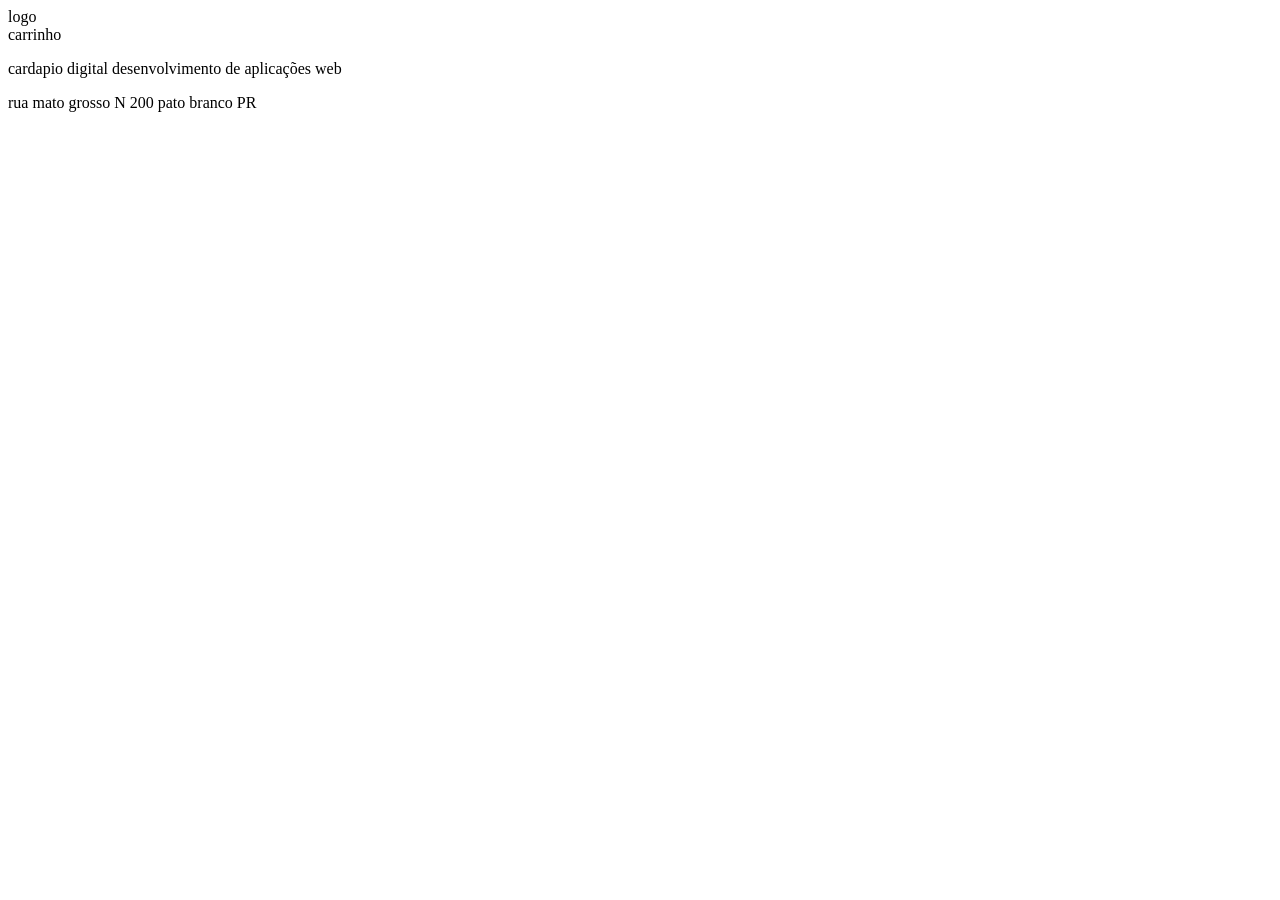
==== CARDAPIO-HTML/Index.html @ 2e0981f6 "Initial commit" ====
<!DOCTYPE html>
<html lang="en">

<head>
    <meta charset="UTF-8">
    <meta name="viewport" content="width=device-width, initial-scale=1.0">
    <title>CARDÁPIO DIGITAL</title>
</head>

<body>
    <header>
        <div>logo</div>
        <div>carrinho</div>
    </header>

    <nav>
        <!--colocar navegação aqui-->

    </nav>

<main>
    <!-- colocar o conteudo principal aqui (cards de produtos)-->

</main>

<footer>
    <!-- colocar rodapé aqui-->

     <p> cardapio digital desenvolvimento de aplicações web </p>
     <p> rua mato grosso  N 200 pato branco PR</p>
</footer>



</body>

</html>
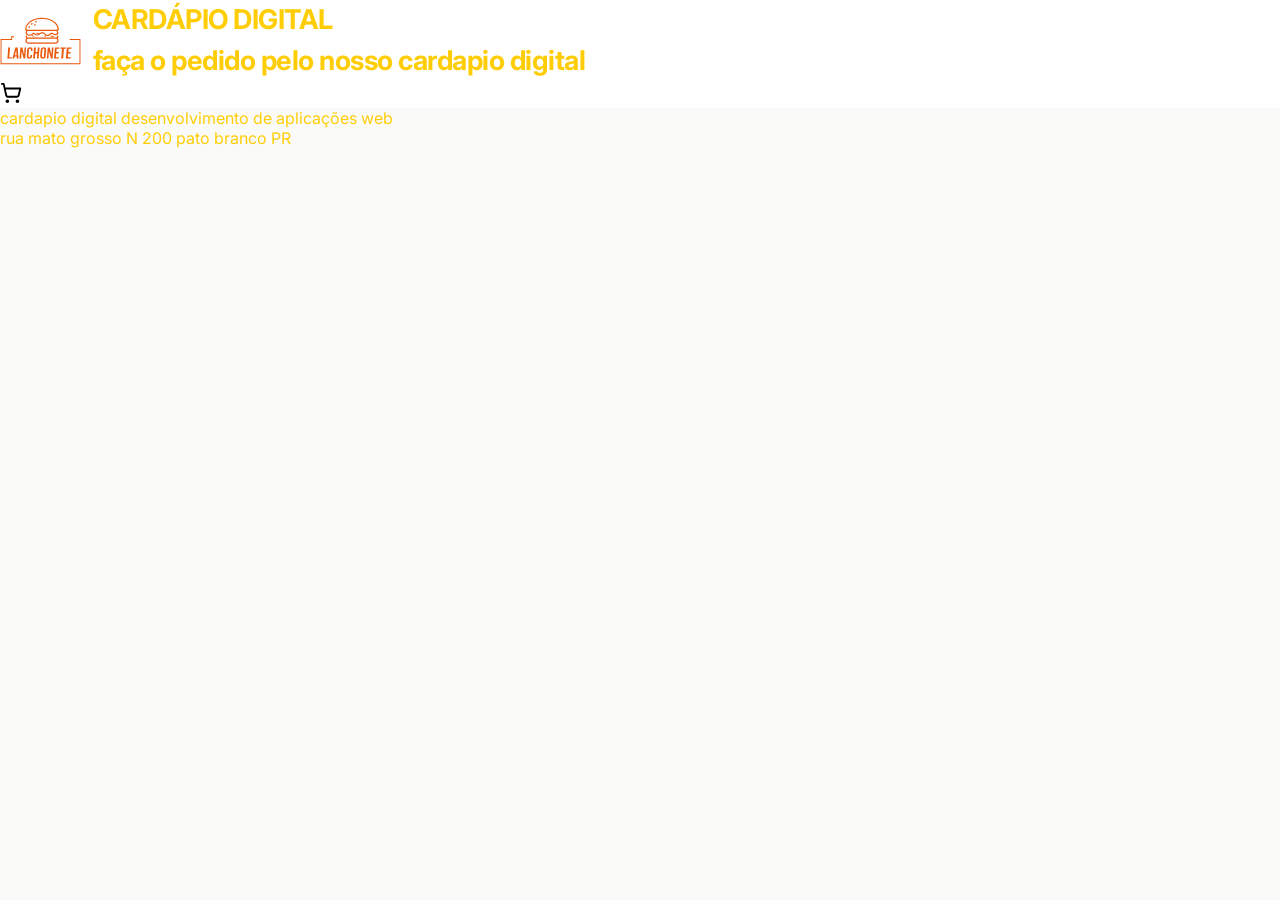
==== commit a56f1dd6: "Atualiza cardápio" ====
--- a/CARDAPIO-HTML/Index.html
+++ b/CARDAPIO-HTML/Index.html
@@ -5,12 +5,26 @@
     <meta charset="UTF-8">
     <meta name="viewport" content="width=device-width, initial-scale=1.0">
     <title>CARDÁPIO DIGITAL</title>
+<link href="https://fonts.googleapis.com/css2?family=Inter:ital,opsz,wght@0,14..32,100..900;1,14..32,100..900&display=swap" rel="stylesheet">
+    <link rel="stylesheet" href="./asets/CSS/estilo.css">
+
 </head>
 
 <body>
     <header>
-        <div>logo</div>
-        <div>carrinho</div>
+        <div class = brand> 
+            <img src="./asets/img/logo_lanchonete.svg" alt="logo">
+
+            <div><h1>CARDÁPIO DIGITAL
+
+                <p>faça o pedido pelo nosso cardapio digital</p>
+                
+            </h1></div>
+        </div>
+        <div class="cart-button">
+            <img src="./asets/img/cart.svg" alt="carrinho">   
+
+        </div>
     </header>
 
     <nav>
@@ -28,6 +42,7 @@
 
      <p> cardapio digital desenvolvimento de aplicações web </p>
      <p> rua mato grosso  N 200 pato branco PR</p>
+
 </footer>
 
 
--- a/CARDAPIO-HTML/asets/CSS/estilo.css
+++ b/CARDAPIO-HTML/asets/CSS/estilo.css
@@ -0,0 +1,57 @@
+:root{
+
+    --text: #ffcd06;
+}
+
+
+
+* {
+    margin: 0;
+    padding: 0;
+    box-sizing: border-box;
+
+
+}
+
+body {
+    background-color: #fafaf9;
+    color: var(--text);
+    font-family: 'Inter', sans-serif;
+}
+
+header {
+
+    background-color: #ffffff;
+    
+    }
+
+header .brand {
+    display: flex;
+    align-items: center;
+    gap:0.75rem;
+    
+}
+header .brand img {
+    height:3rem;
+}
+
+header .brand h1 {
+    font-size: 1.7rem;
+    font-weight: 700;
+    line-height: 1.5;
+    letter-spacing: -0.5px;
+
+}
+header . brand p {
+    margin-top: 0.25px;
+    font-size: 0.8rem;
+    color: #78716c
+    font-weight: 400;
+    line-height: 1.5;
+    letter-spacing: -0.5px;
+}
+
+header . cart-button img {
+    width:1.25rem;
+    height: 1.25rem;
+}
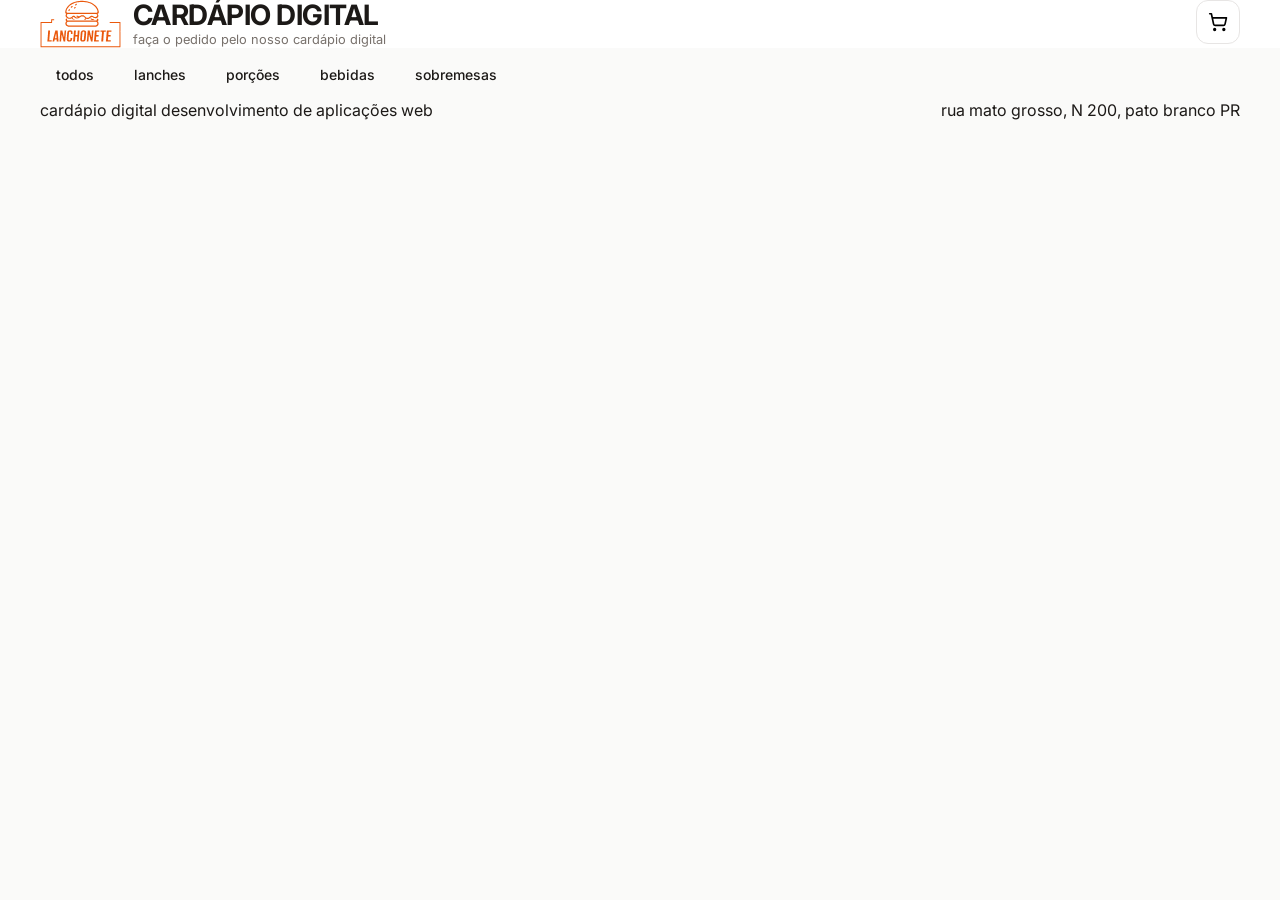
==== commit 2fcdb57c: "Ajusta layout do header e footer do cardápio digital" ====
--- a/CARDAPIO-HTML/Index.html
+++ b/CARDAPIO-HTML/Index.html
@@ -1,51 +1,55 @@
 <!DOCTYPE html>
-<html lang="en">
+<html lang="pt-BR">
 
 <head>
     <meta charset="UTF-8">
     <meta name="viewport" content="width=device-width, initial-scale=1.0">
     <title>CARDÁPIO DIGITAL</title>
-<link href="https://fonts.googleapis.com/css2?family=Inter:ital,opsz,wght@0,14..32,100..900;1,14..32,100..900&display=swap" rel="stylesheet">
+    <link rel="preconnect" href="https://fonts.googleapis.com">
+    <link rel="preconnect" href="https://fonts.gstatic.com" crossorigin>
+    <link href="https://fonts.googleapis.com/css2?family=Inter:ital,opsz,wght@0,14..32,100..900;1,14..32,100..900&display=swap" rel="stylesheet">
     <link rel="stylesheet" href="./asets/CSS/estilo.css">
-
 </head>
 
 <body>
     <header>
-        <div class = brand> 
-            <img src="./asets/img/logo_lanchonete.svg" alt="logo">
+        <div class="container">
+            <div class="brand">
+                <img src="./asets/img/logo_lanchonete.svg" alt="logo">
 
-            <div><h1>CARDÁPIO DIGITAL
+                <div>
+                    <h1>CARDÁPIO DIGITAL</h1>
+                    <p>faça o pedido pelo nosso cardápio digital</p>
+                </div>
+            </div>
 
-                <p>faça o pedido pelo nosso cardapio digital</p>
-                
-            </h1></div>
-        </div>
-        <div class="cart-button">
-            <img src="./asets/img/cart.svg" alt="carrinho">   
-
+            <div class="cart-button">
+                <img src="./asets/img/cart.svg" alt="carrinho">
+            </div>
         </div>
     </header>
 
     <nav>
-        <!--colocar navegação aqui-->
-
+        <ul class="container">
+            <li><a href="#" class="active">todos</a></li>
+            <li><a href="#">lanches</a></li>
+            <li><a href="#">porções</a></li>
+            <li><a href="#">bebidas</a></li>
+            <li><a href="#">sobremesas</a></li>
+        </ul>
     </nav>
 
-<main>
-    <!-- colocar o conteudo principal aqui (cards de produtos)-->
-
-</main>
-
-<footer>
-    <!-- colocar rodapé aqui-->
-
-     <p> cardapio digital desenvolvimento de aplicações web </p>
-     <p> rua mato grosso  N 200 pato branco PR</p>
-
-</footer>
+    <main>
+        <!-- colocar o conteudo principal aqui (cards de produtos)-->
+    </main>
 
 
+    <footer>
+        <div class="container">
+            <p>cardápio digital desenvolvimento de aplicações web</p>
+            <p>rua mato grosso, N 200, pato branco PR</p>
+        </div>
+    </footer>
 
 </body>
 
--- a/CARDAPIO-HTML/asets/CSS/estilo.css
+++ b/CARDAPIO-HTML/asets/CSS/estilo.css
@@ -1,57 +1,142 @@
-:root{
+:root {
+    --text: #1c1917;
+    --text-muted: #78716c;
+    --bg: #fafaf9;
+    --primary: #ea580c;
+}
 
-    --text: #ffcd06;
+
+/*generico*/
+* {
+    margin: 0;
+    padding: 0;
+    box-sizing: border-box;
+}
+
+body {
+    font-family: 'Inter', sans-serif;
+    min-height: 100vh;
+    color: var(--text);
+    background-color: var(--bg);
+}
+
+.container {
+    width: min(100%, 1200px);
+    margin-inline: auto;
+}
+
+/*cabeçalho*/
+
+header {
+    background-color: #ffffff;
+}
+
+header .container,
+footer .container {
+   display: flex;
+    justify-content: space-between;
+}
+
+
+header  .brand{
+    display: flex;
+    align-items: center;
+    gap: 0.75rem;
+
+
+}
+
+header .brand img {
+    height: 3rem;
+}
+
+header .brand h1 {
+    font-size: 1.75rem;
+    font-weight: 700;
+    line-height: 1.05;
+    letter-spacing: -0.5px;
+}
+
+header .brand p {
+    font-size: 0.8rem;
+    margin-top: 2px;
+    color: var(--text-muted)
+}
+
+header .cart-button {
+    display: flex;
+    border: 1px solid #e7e5e4;
+    width: 2.75rem;
+    height: 2.75rem;
+    align-items: center;
+    justify-content: center;
+    border-radius: 0.75rem;
+
+}
+
+header .cart-button img {
+    width: 1.25rem;
+    height: 1.25rem;
+}
+
+*/navegação*/
+
+nav {
+    background-color:#ffffff;
+
+    
+}
+nav ul {
+    display: flex;
+    list-style: none;
+    gap: .5rem;
+    padding-block: 1rem;
+
+}
+nav ul a {
+    border: 1px; solid #;
+    border-radius: 0.75rem;
+    padding : 0.5rem 1rem;
+    text-decoration: none;
+    color: var(--text);
+    font-size: 0.875rem;
+    font-weight: 500;
+
+
+}
+
+nav ul a.active, {
+    border-color:var(--primary);
+    background-color: var(--primary);
+    color:#ffffff
+
+}
+
+nav ul active {
+    background-color: var(--primary);
+    border-color: var(--primary);
+
+}
+
+
+}
+/*FOOTER*/
+
+footer {
+    background-color: var(--text-muted);
+    color: var(--bg);
+    font-size: 0.8rem;
+    font-weight: 300;
+    margin-top: 2rem;
+    padding-block: 1.5rem;
+    
+}
+
+footer.container {
+    align-items: center;
+    
 }
 
 
 
-* {
-    margin: 0;
-    padding: 0;
-    box-sizing: border-box;
 
-
-}
-
-body {
-    background-color: #fafaf9;
-    color: var(--text);
-    font-family: 'Inter', sans-serif;
-}
-
-header {
-
-    background-color: #ffffff;
-    
-    }
-
-header .brand {
-    display: flex;
-    align-items: center;
-    gap:0.75rem;
-    
-}
-header .brand img {
-    height:3rem;
-}
-
-header .brand h1 {
-    font-size: 1.7rem;
-    font-weight: 700;
-    line-height: 1.5;
-    letter-spacing: -0.5px;
-
-}
-header . brand p {
-    margin-top: 0.25px;
-    font-size: 0.8rem;
-    color: #78716c
-    font-weight: 400;
-    line-height: 1.5;
-    letter-spacing: -0.5px;
-}
-
-header . cart-button img {
-    width:1.25rem;
-    height: 1.25rem;
-}
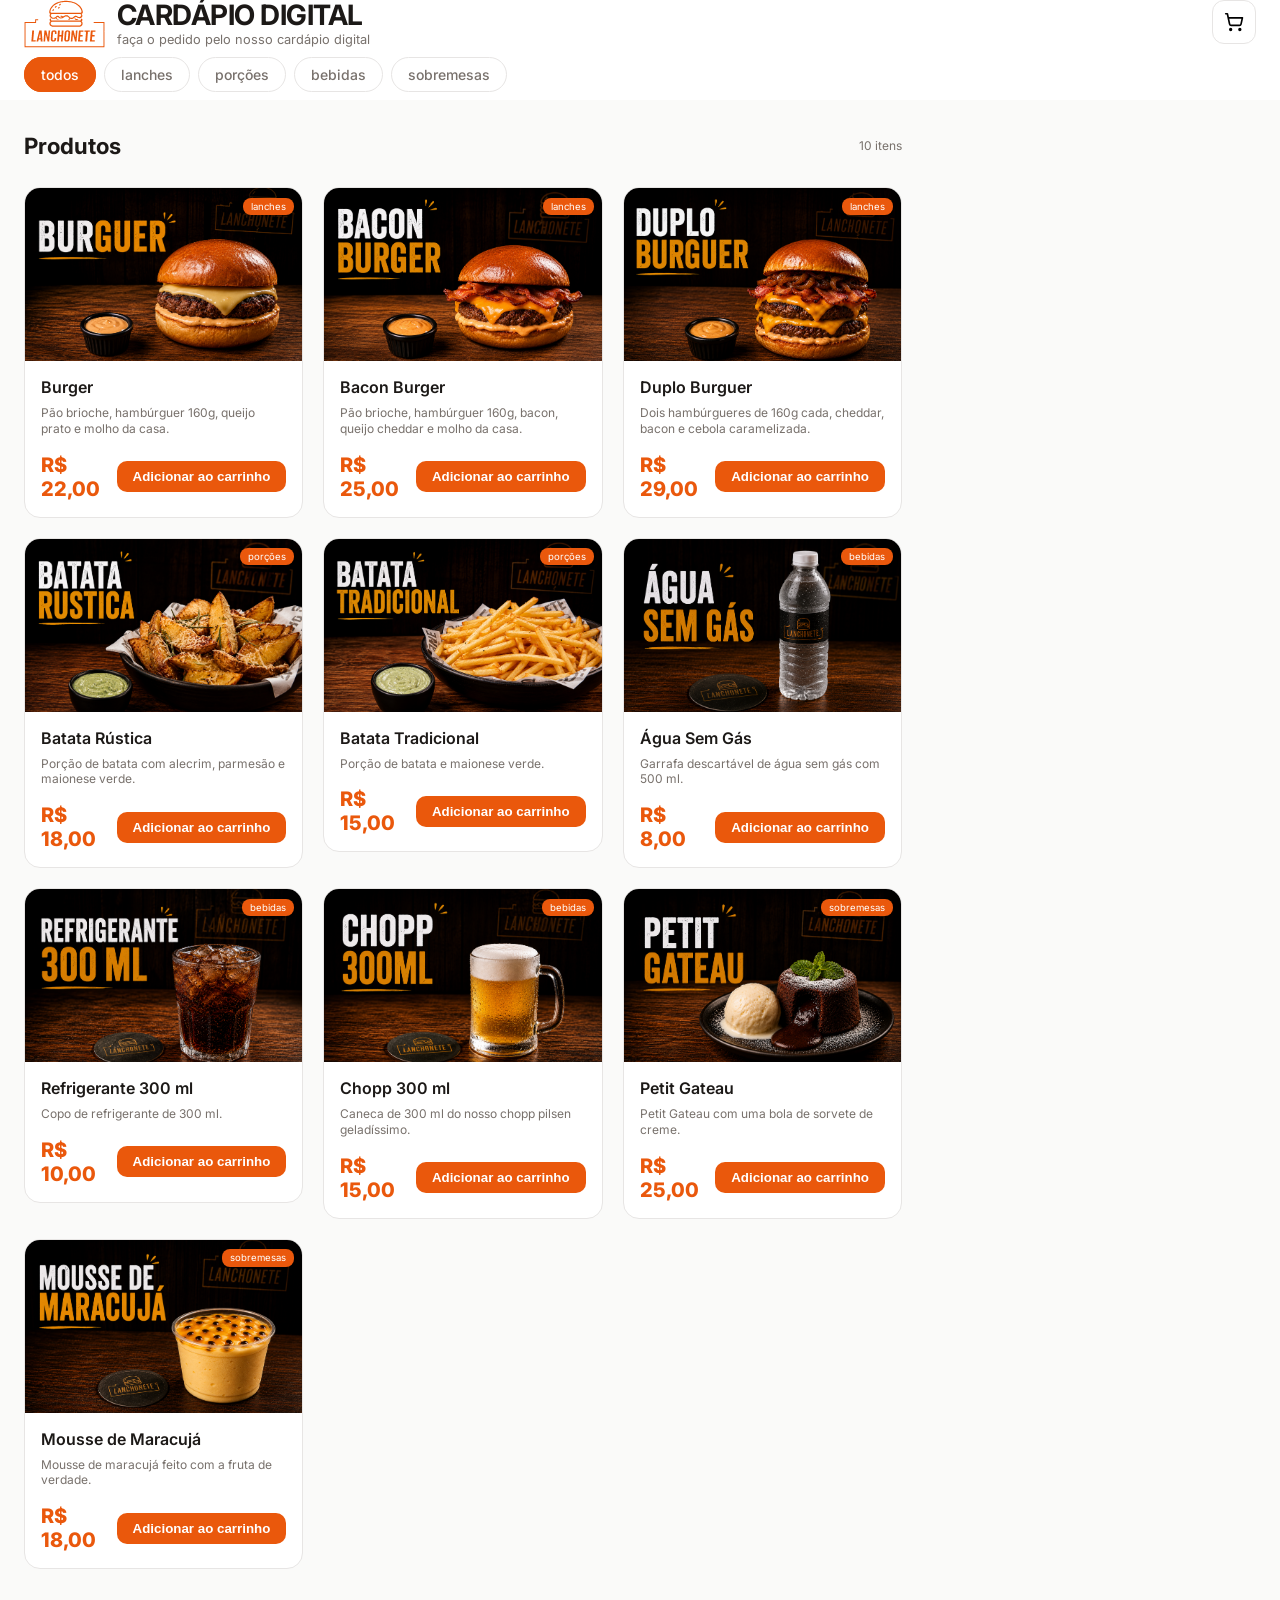
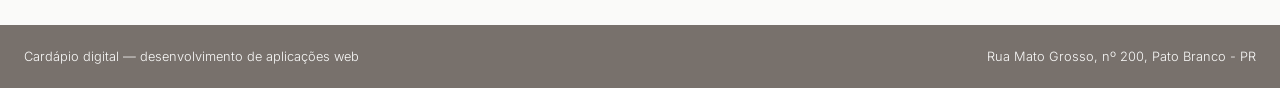
==== commit 3ba7e904: "Layout final" ====
--- a/CARDAPIO-HTML/Index.html
+++ b/CARDAPIO-HTML/Index.html
@@ -7,7 +7,9 @@
     <title>CARDÁPIO DIGITAL</title>
     <link rel="preconnect" href="https://fonts.googleapis.com">
     <link rel="preconnect" href="https://fonts.gstatic.com" crossorigin>
-    <link href="https://fonts.googleapis.com/css2?family=Inter:ital,opsz,wght@0,14..32,100..900;1,14..32,100..900&display=swap" rel="stylesheet">
+    <link
+        href="https://fonts.googleapis.com/css2?family=Inter:ital,opsz,wght@0,14..32,100..900;1,14..32,100..900&display=swap"
+        rel="stylesheet">
     <link rel="stylesheet" href="./asets/CSS/estilo.css">
 </head>
 
@@ -15,7 +17,7 @@
     <header>
         <div class="container">
             <div class="brand">
-                <img src="./asets/img/logo_lanchonete.svg" alt="logo">
+                <img src="./asets/img/logo_lanchonete.svg" alt="Logo da lanchonete">
 
                 <div>
                     <h1>CARDÁPIO DIGITAL</h1>
@@ -24,7 +26,7 @@
             </div>
 
             <div class="cart-button">
-                <img src="./asets/img/cart.svg" alt="carrinho">
+                <img src="./asets/img/cart.svg" alt="Carrinho">
             </div>
         </div>
     </header>
@@ -40,17 +42,150 @@
     </nav>
 
     <main>
-        <!-- colocar o conteudo principal aqui (cards de produtos)-->
+        <section>
+            <header>
+                <h2>Produtos</h2>
+                <p>10 itens</p>
+            </header>
+            <article>
+                <figure>
+                    <img src="./asets/img/burger.png" alt="Burger">
+                    <figcaption>Lanches</figcaption>
+                </figure>
+                <h3>Burger</h3>
+                <p>Pão brioche, hambúrguer 160g, queijo prato e molho da casa.</p>
+                <p>R$ 22,00</p>
+                <button type="button">Adicionar ao carrinho</button>
+
+            </article>
+
+
+            <article>
+                <figure>
+                    <img src="./asets/img/burger-bacon.png" alt="Bacon Burger">
+                    <figcaption>Lanches</figcaption>
+                </figure>
+                <h3>Bacon Burger</h3>
+                <p>Pão brioche, hambúrguer 160g, bacon, queijo cheddar e molho da casa.</p>
+                <p>R$ 25,00</p>
+                <button type="button">Adicionar ao carrinho</button>
+
+            </article>
+
+
+            <article>
+                <figure>
+                    <img src="./asets/img/burger-double.png" alt="Duplo Burguer">
+                    <figcaption>Lanches</figcaption>
+                </figure>
+                <h3>Duplo Burguer</h3>
+                <p>Dois hambúrgueres de 160g cada, cheddar, bacon e cebola caramelizada.</p>
+                <p>R$ 29,00</p>
+                <button type="button">Adicionar ao carrinho</button>
+
+            </article>
+
+
+            <article>
+                <figure>
+                    <img src="./asets/img/batata-rustica.png" alt="Batata Rústica">
+                    <figcaption>Porções</figcaption>
+                </figure>
+                <h3>Batata Rústica</h3>
+                <p>Porção de batata com alecrim, parmesão e maionese verde.</p>
+                <p>R$ 18,00</p>
+                <button type="button">Adicionar ao carrinho</button>
+
+            </article>
+
+
+            <article>
+                <figure>
+                    <img src="./asets/img/batata-tradicional.png" alt="Batata Tradicional">
+                    <figcaption>Porções</figcaption>
+                </figure>
+                <h3>Batata Tradicional</h3>
+                <p>Porção de batata e maionese verde.</p>
+                <p>R$ 15,00</p>
+                <button type="button">Adicionar ao carrinho</button>
+
+            </article>
+
+
+            <article>
+                <figure>
+                    <img src="./asets/img/agua.png" alt="Água Sem Gás">
+                    <figcaption>Bebidas</figcaption>
+                </figure>
+                <h3>Água Sem Gás</h3>
+                <p>Garrafa descartável de água sem gás com 500 ml.</p>
+                <p>R$ 8,00</p>
+                <button type="button">Adicionar ao carrinho</button>
+
+            </article>
+
+            <article>
+                <figure>
+                    <img src="./asets/img/refri.png" alt="Refrigerante 300 ml">
+                    <figcaption>Bebidas</figcaption>
+                </figure>
+                <h3>Refrigerante 300 ml</h3>
+                <p>Copo de refrigerante de 300 ml.</p>
+                <p>R$ 10,00</p>
+                <button type="button">Adicionar ao carrinho</button>
+
+            </article>
+
+            <article>
+                <figure>
+                    <img src="./asets/img/chopp.png" alt="Chopp 300 ml">
+                    <figcaption>Bebidas</figcaption>
+                </figure>
+                <h3>Chopp 300 ml</h3>
+                <p>Caneca de 300 ml do nosso chopp pilsen geladíssimo.</p>
+                <p>R$ 15,00</p>
+                <button type="button">Adicionar ao carrinho</button>
+
+            </article>
+
+            <article>
+                <figure>
+                    <img src="./asets/img/petit-gateau.png" alt="Petit Gateau">
+                    <figcaption>Sobremesas</figcaption>
+                </figure>
+                <h3>Petit Gateau</h3>
+                <p>Petit Gateau com uma bola de sorvete de creme.</p>
+                <p>R$ 25,00</p>
+                <button type="button">Adicionar ao carrinho</button>
+
+            </article>
+
+            <article>
+                <figure>
+                    <img src="./asets/img/mousse-maracuja.png" alt="Mousse de Maracujá">
+                    <figcaption>Sobremesas</figcaption>
+                </figure>
+                <h3>Mousse de Maracujá</h3>
+                <p>Mousse de maracujá feito com a fruta de verdade.</p>
+                <p>R$ 18,00</p>
+                <button type="button">Adicionar ao carrinho</button>
+
+            </article>
+
+
+        </section>
+        <aside></aside>
+
     </main>
 
 
     <footer>
         <div class="container">
-            <p>cardápio digital desenvolvimento de aplicações web</p>
-            <p>rua mato grosso, N 200, pato branco PR</p>
+            <p>Cardápio digital — desenvolvimento de aplicações web</p>
+            <p>Rua Mato Grosso, nº 200, Pato Branco - PR</p>
         </div>
     </footer>
 
 </body>
 
-</html>+</html>
--- a/CARDAPIO-HTML/asets/CSS/estilo.css
+++ b/CARDAPIO-HTML/asets/CSS/estilo.css
@@ -3,10 +3,11 @@
     --text-muted: #78716c;
     --bg: #fafaf9;
     --primary: #ea580c;
-}
-
-
-/*generico*/
+    --border: #e7e5e4;
+}
+
+
+/* GENERICO */
 * {
     margin: 0;
     padding: 0;
@@ -20,30 +21,28 @@
     background-color: var(--bg);
 }
 
-.container {
-    width: min(100%, 1200px);
+.container, 
+main {
+    width: min(100% - 3rem, 1920px);
     margin-inline: auto;
 }
 
-/*cabeçalho*/
-
-header {
+
+/* CABEÇALHO */
+
+Body > header {
     background-color: #ffffff;
 }
 
-header .container,
-footer .container {
-   display: flex;
+header .container {
+    display: flex;
     justify-content: space-between;
 }
 
-
-header  .brand{
+header .brand {
     display: flex;
     align-items: center;
     gap: 0.75rem;
-
-
 }
 
 header .brand img {
@@ -60,18 +59,17 @@
 header .brand p {
     font-size: 0.8rem;
     margin-top: 2px;
-    color: var(--text-muted)
+    color: var(--text-muted);
 }
 
 header .cart-button {
     display: flex;
-    border: 1px solid #e7e5e4;
+    border: 1px solid var(--border);
     width: 2.75rem;
     height: 2.75rem;
     align-items: center;
     justify-content: center;
     border-radius: 0.75rem;
-
 }
 
 header .cart-button img {
@@ -79,48 +77,143 @@
     height: 1.25rem;
 }
 
-*/navegação*/
+
+/* NAVEGAÇÃO */
 
 nav {
-    background-color:#ffffff;
-
-    
-}
+    background-color: #ffffff;
+}
+
 nav ul {
     display: flex;
     list-style: none;
-    gap: .5rem;
+    gap: 0.5rem;
     padding-block: 1rem;
-
-}
+}
+
 nav ul a {
-    border: 1px; solid #;
-    border-radius: 0.75rem;
-    padding : 0.5rem 1rem;
+    border: 1px solid var(--border);
+    border-radius: 999px;
+    padding: 0.5rem 1rem;
     text-decoration: none;
-    color: var(--text);
+    color: var(--text-muted);
     font-size: 0.875rem;
     font-weight: 500;
-
-
-}
-
-nav ul a.active, {
-    border-color:var(--primary);
+}
+
+nav ul a.active {
+    border-color: var(--primary);
     background-color: var(--primary);
-    color:#ffffff
-
-}
-
-nav ul active {
+    color: #ffffff;
+}
+
+nav ul a:not(.active):hover {
+    border-color: var(--primary);
+    color: var(--primary);
+}
+/**************
+****Main******/
+
+main {
+    display: grid;
+    grid-template-columns: minmax(0, 1fr) 330px;
+    gap: 1.5rem;
+    padding-block: 1.5rem;
+}
+main > section {
+    display: grid;
+    gap: 1.25rem;
+    grid-template-columns: repeat(3, minmax(0, 1fr));
+    align-items: start;
+
+}
+main > section header {
+    display: flex;
+    grid-column: 1 / -1;
+    justify-content: space-between;
+    align-items: center;
+    padding-block: 0.5rem;
+}
+main > section header h2 {
+    font-size: 1.4rem;
+}
+main > section header p {
+    color: var(--text-muted);
+    font-size: 0.75rem;
+}
+main > section article {
+    display: grid;
+    grid-template-columns: 1fr auto;
+    overflow: hidden;
+    border: 1px solid var(--border);
+    border-radius: 1rem;
+    background-color: #ffffff;
+    box-shadow: 0 2px 8px rgb(36, 33, 31 / 7%);
+}
+section article figure {
+    position: relative;
+    grid-column: 1 / -1;
+    aspect-ratio: 16 / 10;
+}
+section article figure img {
+    object-fit: cover;
+    width: 100%;
+    height: 100%;
+    display: block;
+}
+section article figure figcaption {
+    position: absolute;
+    top: 0.6rem;
+    right: 0.5rem;
     background-color: var(--primary);
-    border-color: var(--primary);
-
-}
-
-
-}
-/*FOOTER*/
+    color: #ffffff;
+    font-size: 0.6rem;
+    text-transform: lowercase;
+    padding-block: 0.2rem;
+    padding-inline: 0.5rem;
+    border-radius: 0.5rem;
+}
+section article h3, 
+section article p {
+    grid-column: 1 / -1;
+    padding-inline: 1rem;
+}
+section article h3 {
+    padding-top: 1rem;
+    font-size: 1rem;
+    font-weight: 600;
+    line-height: 1.25;
+}
+section article p:first-of-type {
+    color: var(--text-muted);
+    padding-top: 0.5rem;
+    font-size: 0.75rem;
+    line-height: 1.3;
+}
+section article p:last-of-type {
+    color: var(--primary);
+    padding-block: 1rem;
+    font-size: 1.25rem;
+    font-weight: 800;
+    grid-column: 1;
+    align-self: center;
+}
+section article button {
+    background-color: var(--primary);
+    color: #ffffff;
+    border: 0;
+    padding: .5rem 1rem;
+    border-radius: 10px;
+    font-weight: 700;
+    cursor: pointer;
+    grid-column: 2;
+    align-self: center;
+    margin-right: 1rem;
+}
+
+
+
+/* FOOTER */
 
 footer {
     background-color: var(--text-muted);
@@ -129,14 +222,14 @@
     font-weight: 300;
     margin-top: 2rem;
     padding-block: 1.5rem;
-    
-}
-
-footer.container {
-    align-items: center;
-    
-}
-
-
-
-
+
+    width: 1920px;
+    max-width: 100%;
+    margin-inline: auto;
+}
+
+footer .container {
+    display: flex;
+    justify-content: space-between;
+    align-items: center;
+}
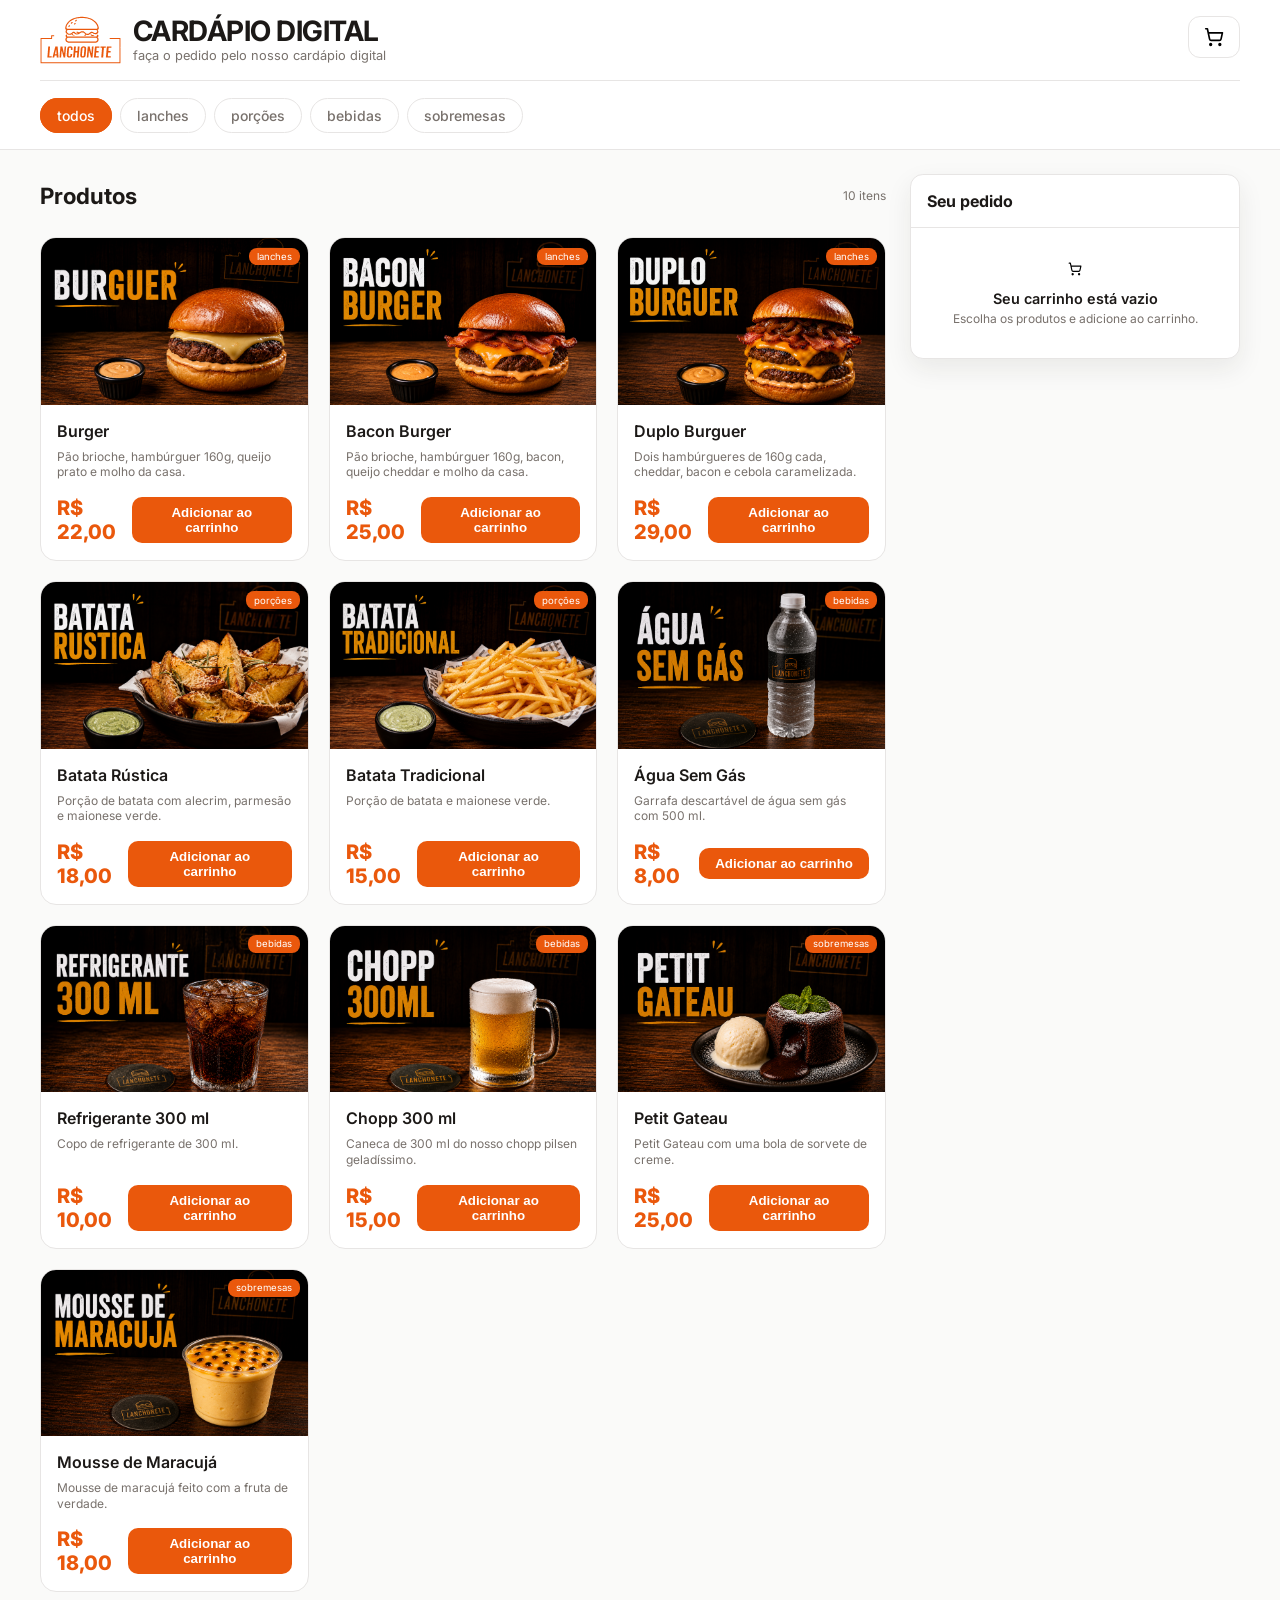
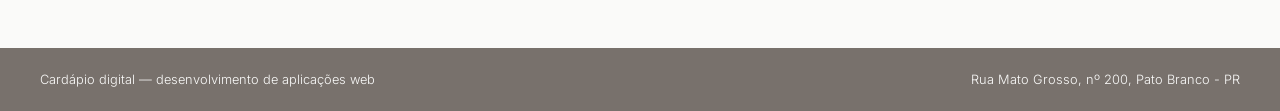
==== commit 965e07a1: "ajustes dia 0208" ====
--- a/CARDAPIO-HTML/Index.html
+++ b/CARDAPIO-HTML/Index.html
@@ -174,7 +174,17 @@
 
 
         </section>
-        <aside></aside>
+
+
+        <aside>
+            <h2>Seu pedido</h2>
+            <div class="cart-empty">
+                <img src="./asets/img/cart.svg" alt="Carrinho vazio">
+                <p>Seu carrinho está vazio</p>
+                <p>Escolha os produtos e adicione ao carrinho.</p>
+            </div>
+
+        </aside>
 
     </main>
 
--- a/CARDAPIO-HTML/asets/CSS/estilo.css
+++ b/CARDAPIO-HTML/asets/CSS/estilo.css
@@ -12,6 +12,7 @@
     margin: 0;
     padding: 0;
     box-sizing: border-box;
+    
 }
 
 body {
@@ -19,11 +20,13 @@
     min-height: 100vh;
     color: var(--text);
     background-color: var(--bg);
+    display: grid;
+    grid-template-rows: auto auto 1fr auto;
 }
 
 .container, 
 main {
-    width: min(100% - 3rem, 1920px);
+    width: min(100% - 2rem, 1200px);
     margin-inline: auto;
 }
 
@@ -32,11 +35,16 @@
 
 Body > header {
     background-color: #ffffff;
+    position: sticky;
+    top: 0;
+    z-index: 20;
 }
 
 header .container {
     display: flex;
     justify-content: space-between;
+    border-bottom: 1px solid var(--border);
+    padding-block: 1rem;
 }
 
 header .brand {
@@ -50,13 +58,14 @@
 }
 
 header .brand h1 {
-    font-size: 1.75rem;
+    font-size: clamp(1.25rem, 5vw, 1.75rem);
     font-weight: 700;
     line-height: 1.05;
     letter-spacing: -0.5px;
 }
 
 header .brand p {
+    display: none;
     font-size: 0.8rem;
     margin-top: 2px;
     color: var(--text-muted);
@@ -64,6 +73,7 @@
 
 header .cart-button {
     display: flex;
+    flex: 0 0 auto;
     border: 1px solid var(--border);
     width: 2.75rem;
     height: 2.75rem;
@@ -82,6 +92,16 @@
 
 nav {
     background-color: #ffffff;
+    border-bottom: 1px solid var(--border);
+    padding-block: 0.5rem;
+
+    overflow:hidden;
+
+    position: sticky;
+    top:5rem;
+    z-index: 10;
+
+
 }
 
 nav ul {
@@ -89,6 +109,18 @@
     list-style: none;
     gap: 0.5rem;
     padding-block: 1rem;
+
+    overflow-x: auto;
+    overscroll-behavior-inline: contain;
+    scrollbar-width: thin;
+}
+
+
+
+nav ul li {
+    flex: 0 0 auto;
+
+
 }
 
 nav ul a {
@@ -116,15 +148,15 @@
 
 main {
     display: grid;
-    grid-template-columns: minmax(0, 1fr) 330px;
+    grid-template-columns: minmax(0, 1fr);
     gap: 1.5rem;
     padding-block: 1.5rem;
 }
 main > section {
     display: grid;
     gap: 1.25rem;
-    grid-template-columns: repeat(3, minmax(0, 1fr));
-    align-items: start;
+    grid-template-columns:minmax(0, 1fr);
+    align-items: stretch;
 
 }
 main > section header {
@@ -144,6 +176,7 @@
 main > section article {
     display: grid;
     grid-template-columns: 1fr auto;
+    grid-template-rows: auto auto 1fr auto;
     overflow: hidden;
     border: 1px solid var(--border);
     border-radius: 1rem;
@@ -210,7 +243,40 @@
     align-self: center;
     margin-right: 1rem;
 }
-
+main aside {
+    order:-1;
+    align-self: start;
+    border: 1px solid var(--border);
+    border-radius: 0.8rem;
+    background-color: #ffffff;
+    box-shadow: 0 10px 26px rgb(36 33 31 / 8%);
+    
+}
+main aside h2 {
+    padding: 1rem;
+    font-size: 1rem;
+}
+main aside .cart-empty {
+    text-align: center;
+    padding-block: 2rem;
+    border-top: 1px solid var(--border);
+}
+main aside .cart-empty img {
+    width: 0.875rem;
+    height: 0.875rem;
+}
+main aside .cart-empty p:first-of-type {
+    font-weight: 600;
+    font-size: 0.9rem;
+    color: var(--text);
+    margin-top: 0.6rem;
+
+}
+main aside .cart-empty p:last-of-type {
+    font-size: 0.75rem;
+    margin-top: 0.25rem;
+    color: var(--text-muted);
+}
 
 
 /* FOOTER */
@@ -223,13 +289,58 @@
     margin-top: 2rem;
     padding-block: 1.5rem;
 
-    width: 1920px;
-    max-width: 100%;
-    margin-inline: auto;
 }
 
 footer .container {
     display: flex;
     justify-content: space-between;
-    align-items: center;
+    align-items: flex-start;
+    flex-direction: column;
+    
+}
+
+/* RESPONSIVO */
+
+/* celulares maiores */
+
+@media (min-width: 30rem) {
+   header .brand p {
+        display: block;
+  
+    }
+    header .cart-button {
+        width: 3.25rem;
+        height: 2.625rem;
+    }
+}
+
+/*tablet*/
+@media (min-width: 48rem) {
+  main section {
+        grid-template-columns: repeat(2, minmax(0, 1fr));
+    }
+    footer .container {
+        flex-direction: row;
+        align-items: center;
+        justify-content: space-between;
+        gap: 2rem;
+    }
+}
+
+/*desktop*/
+@media (min-width: 64rem) {
+    main {
+        grid-template-columns: minmax(0, 1fr) 330px;
+    }
+    main > section {
+        grid-column: 1;
+        grid-template-columns: repeat(3, minmax(0, 1fr));
+
+
+    }
+    main aside {
+        order: initial;
+        grid-column: 2;
+
+    }
 }
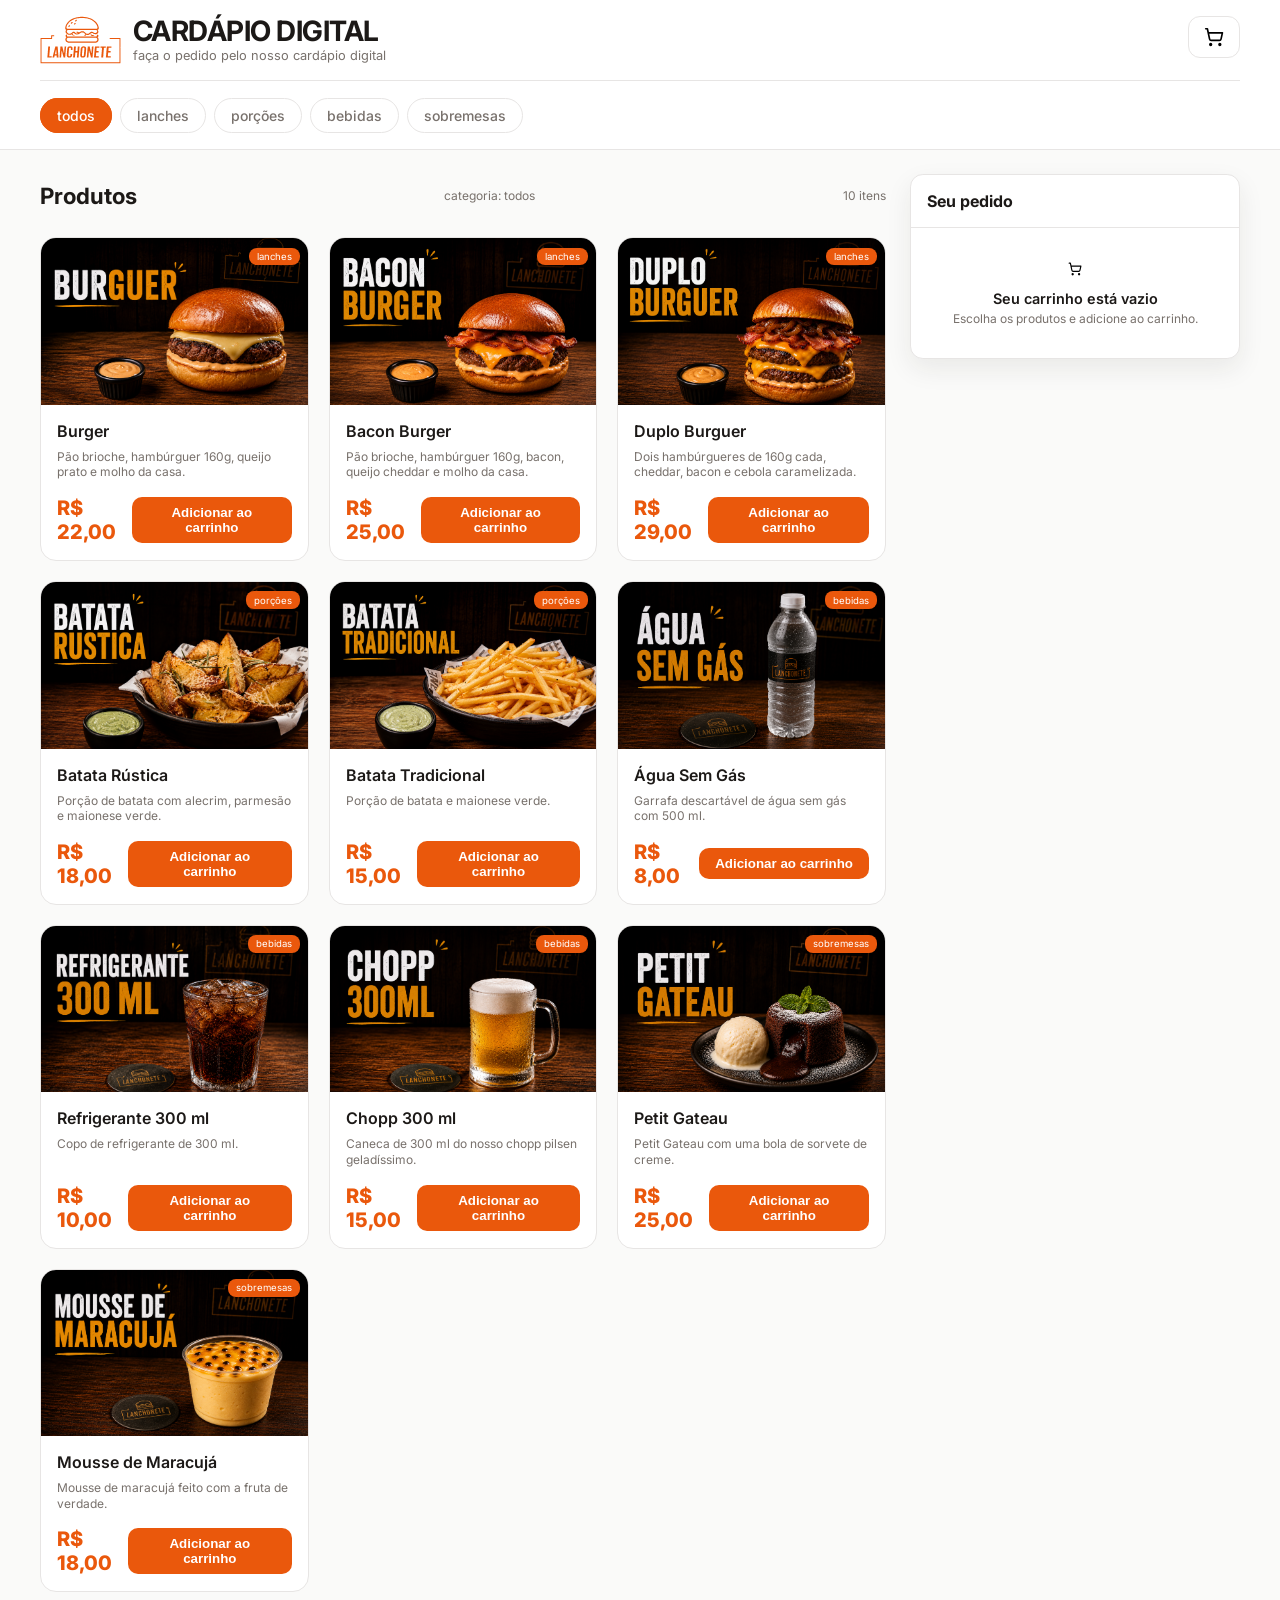
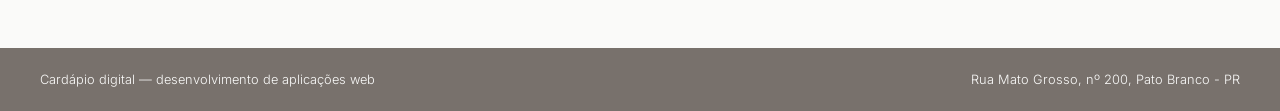
==== commit 849511fb: "Adiciona versão React do cardápio" ====
--- a/CARDAPIO-HTML/Index.html
+++ b/CARDAPIO-HTML/Index.html
@@ -11,6 +11,8 @@
         href="https://fonts.googleapis.com/css2?family=Inter:ital,opsz,wght@0,14..32,100..900;1,14..32,100..900&display=swap"
         rel="stylesheet">
     <link rel="stylesheet" href="./asets/CSS/estilo.css">
+
+
 </head>
 
 <body>
@@ -45,7 +47,7 @@
         <section>
             <header>
                 <h2>Produtos</h2>
-                <p>10 itens</p>
+                <p>categoria: <span id="selected-category">todos</span></p><p>10 itens</p>
             </header>
             <article>
                 <figure>
@@ -196,6 +198,7 @@
         </div>
     </footer>
 
+    <script src="./asets/js/Scripit.js"></script>
 </body>
 
 </html>
